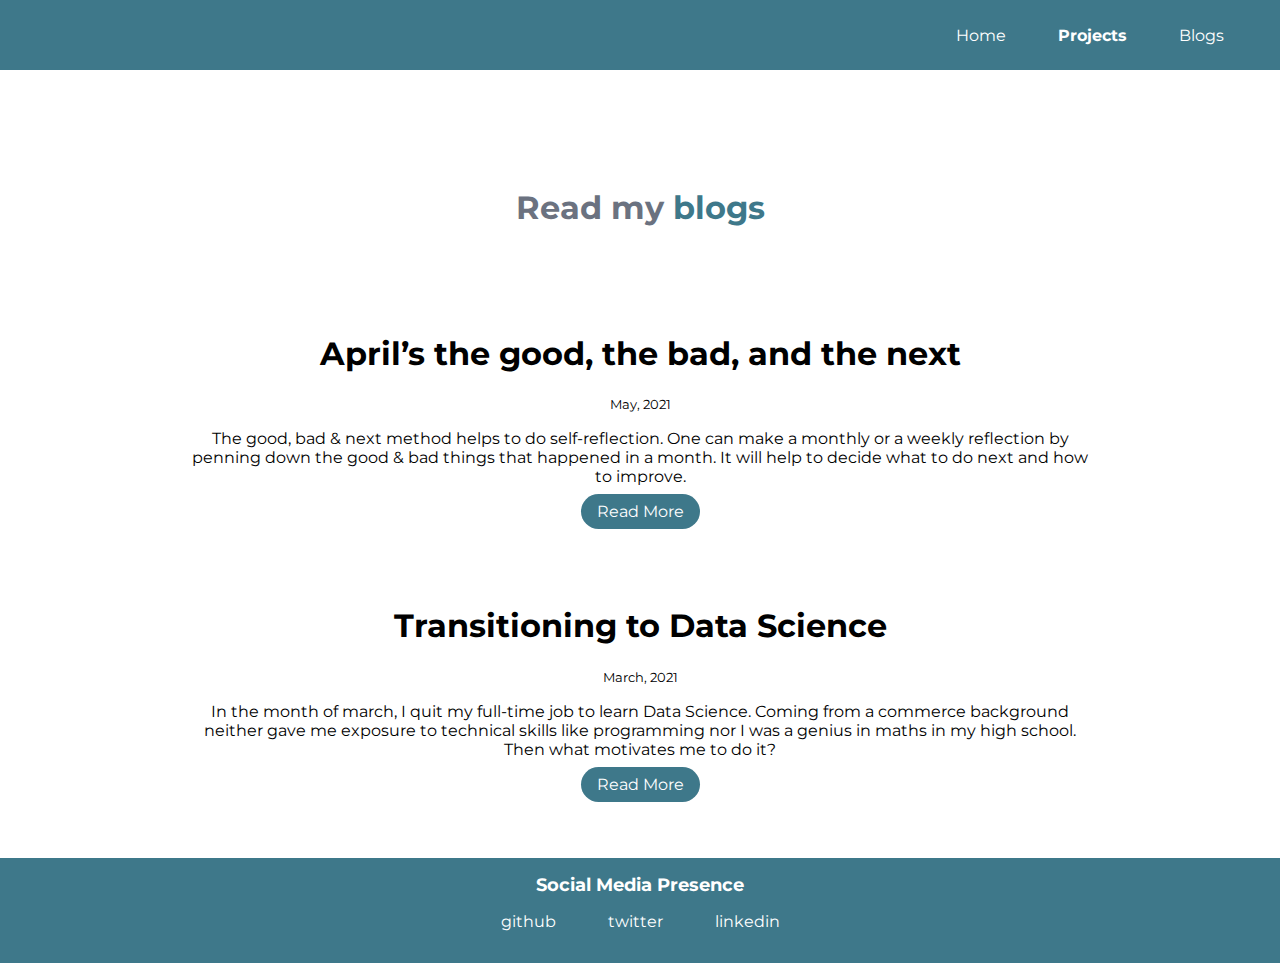
==== blogs.html @ 2bdd7d89 "Update blogs.html" ====
<!DOCTYPE html>
 <html lang="en">
 <head>
     <meta charset="UTF-8">
     <meta name="viewport" content="width=device-width, initial-scale=1.0">
     <link href="styles.css" rel="stylesheet" />
     <title>Blogs</title>


 </head>
 <body>

    <nav class="navigation container">
        <div class="nav-brand"></div>
        <ul class="list-non-bullet nav-pills">
            <li class="list-item-inline">
                <a class="link" href="/">Home</a>
            </li>
            <li class="list-item-inline">
                <a class="link link-active" href="/projects.html">Projects</a>
            </li>
            <li class="list-item-inline">
                <a class="link" href="/blogs.html">Blogs</a>
            </li>
        </ul>
    </nav>

    <header class="hero">
        <h1 class="hero-heading">Read my <span style="color: var(--primary-color)";>blogs</span></h1>
    </header>

    <ul class="list-non-bullet">

        <li>
                <div class="container container-center margin-md">
                    <h1>April’s the good, the bad, and the next</h1>
                    <small>May, 2021</small>
                    <p>The good, bad & next method helps to do self-reflection. One can make a monthly or a weekly reflection by penning down the good & bad things that happened in a month. It will help to decide what to do next and how to improve. </p>

                    <a class="link link-primary" href="https://vermasavita.medium.com/aprils-the-good-the-bad-and-the-next-337b4d96936a">Read More</a>
                
                </div>
            
        </li>

        <li>
                <div class="container container-center margin-md">
                    <h1>Transitioning to Data Science</h1>
                    <small>March, 2021</small>
                    <p>In the month of march, I quit my full-time job to learn Data Science. Coming from a commerce background neither gave me exposure to technical skills like programming nor I was a genius in maths in my high school. Then what motivates me to do it?</p>

                    <a class="link link-primary" href="https://savita-heartily-insane.medium.com/transitioning-to-data-science-d9f92ea0db56">Read More</a>
                    
                </div>
           

        </li>

    </ul>

    <footer class="footer">
        <div class="footer-header">Social Media Presence</div>
        <ul class="social-links list-non-bullet">
            <li class="list-item-inline">
                <a class="link" href="https://github.com/vermasavita">
                github
                </a>
            </li>
            <li class="list-item-inline">
                <a class="link" href="https://twitter.com/say_saver">
                twitter
                </a>
            </li>
            <li class="list-item-inline">
                <a class="link" href="https://www.linkedin.com/in/savita-verma-133782167">
                linkedin
                </a>
            </li>
        </ul>

    </footer>

 </body>
 </html>
---- styles.css ----
@import url("https://fonts.googleapis.com/css2?family=Montserrat:wght@400;700&display=swap");

:root {
    --primary-color: #3E788A/**#ff5e00**/;
    --off-white:#f3f4f6;
    --drak-gry: #6b7280;
}

body {
    font-family: 'Montserrat', sans-serif;
    margin: 0px auto;
    max-width: 100%;
    width: 100%;

}

hr {
    margin: 2rem 0rem;
}

/** spaces **/
.margin-md {
    margin: 2rem ;
}
.container {
    padding: 0rem 1rem;

}

.container-center {
    max-width: 900px;
    width: 100%;
    margin: auto;
    padding-top: 1rem;
    padding-bottom: 3rem;
    text-align: center;


}

/** Links **/
.link {
    box-sizing: border-box;
    text-decoration: none;
    padding: 0.5rem 1rem;
}

.link-primary {
    background-color: var(--primary-color);
    border-radius: 2rem;
    color: white;
    max-width: 140px;
    padding: 0.5rem 1rem;
}

.link-secondary {
    color: var(--primary-color);
    border-radius: 2rem;
    border: 1px solid var(--primary-color);
    max-width: 140px;
    margin: 1rem;
    padding: 0.5rem 1rem;
}

.list-non-bullet {
    list-style: none;
    padding-inline-start: 0px;
}

.list-item-inline {
    display: inline;
    padding: 0rem 0.5rem;

}

/** navigation **/
.navigation {
    background-color: var(--primary-color);
    color: white;
    padding: 1rem;
    border-bottom-left-radius: 0rem;
}

.navigation .nav-brand {
    font-weight: bold;
    
}

/**.navigation li {
    color: white;

}**/

.navigation .nav-pills {
    text-align: right;
    margin: 0.6rem 1rem;
}

.navigation .link {
    color: white;
}

.navigation .link-active {
    font-weight: bold;

}

/** header **/

.hero {
    padding: 2rem;
    padding-top: 5rem;
    text-align: center;
}

.hero .hero-img {
    max-width: 200px;
    display: block;
    margin: auto;

}

.hero .hero-heading {
    text-align: center;
    padding-top: 1rem;
    color: var(--drak-gry);
    text-align: center;

}


/** section **/

.section{
    padding: 2rem;
    padding-inline-start: 0px;
    margin: 2rem 0;
    border-radius: 1rem;
    text-align: center;
}


.section h1 {
    text-align: center; /**padding: 2rem;**/

}

.ow {
    background-color: var(--off-white);
}

/** footer **/

.footer {
    background-color: var(--primary-color);
    padding: 1rem 1rem;
    color: white;
    text-align: center;
    border-top-right-radius: 0rem;

}

.footer .link {
    color: white;
}

.footer .footer-header{
    font-weight: bold;
    font-size: large;
}

.footer ul{
    padding-inline-start: 0px;
}


/** projects **/

.showcase-list {
    /* padding: 2rem; */
    padding: 2rem;
    border-radius: 1rem;
    text-align: center;
    margin: 3rem auto;
  }
  .showcase-list h1 {
    margin: 0.5rem;
  }
  
  .showcase-list p {
    padding-bottom: 1rem;
  }
  
  /** blogs **/
  
  .showcase-blog {
    padding-bottom: 6rem;
  }
  
  @media (max-width: 900px) {
    body {
      max-width: 95%;
      width: 100%;
    }
  
    .list-item-inline {
      display: inline;
      padding: 0rem;
    }
  
    .container-center {
      width: auto;
    }
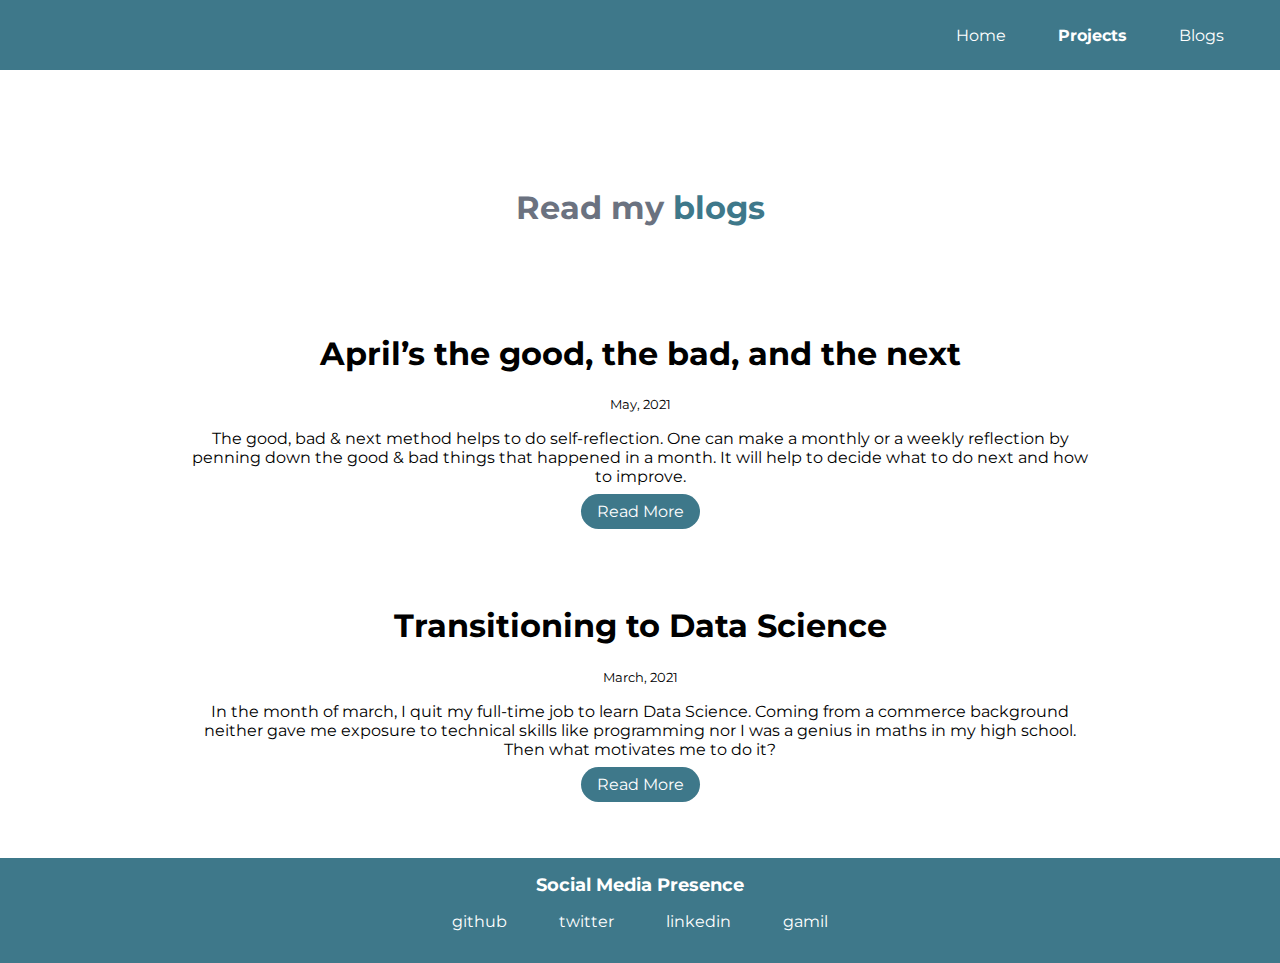
==== commit 620a3fc8: "docs:mad changes" ====
--- a/blogs.html
+++ b/blogs.html
@@ -76,6 +76,11 @@
                 linkedin
                 </a>
             </li>
+            <li class="list-item-inline">
+                <a class="link" href="mailto: svitaverma10@gmail.com">
+                gamil
+                </a>
+            </li>
         </ul>
 
     </footer>
--- a/styles.css
+++ b/styles.css
@@ -211,3 +211,4 @@
     .container-center {
       width: auto;
     }
+  }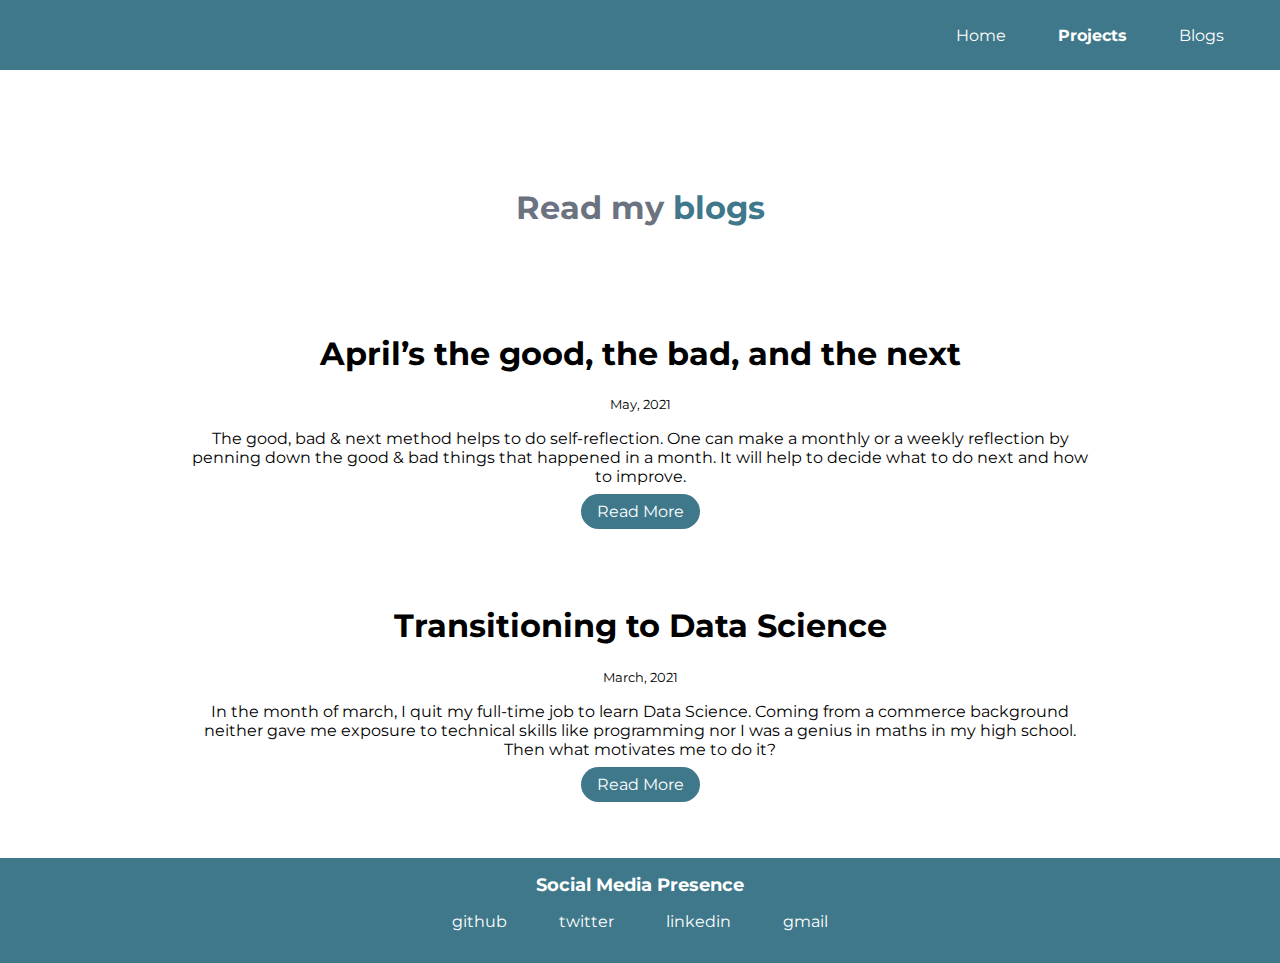
==== commit eb8a0e1e: "bug fix" ====
--- a/blogs.html
+++ b/blogs.html
@@ -78,7 +78,7 @@
             </li>
             <li class="list-item-inline">
                 <a class="link" href="mailto: svitaverma10@gmail.com">
-                gamil
+                    gmail
                 </a>
             </li>
         </ul>
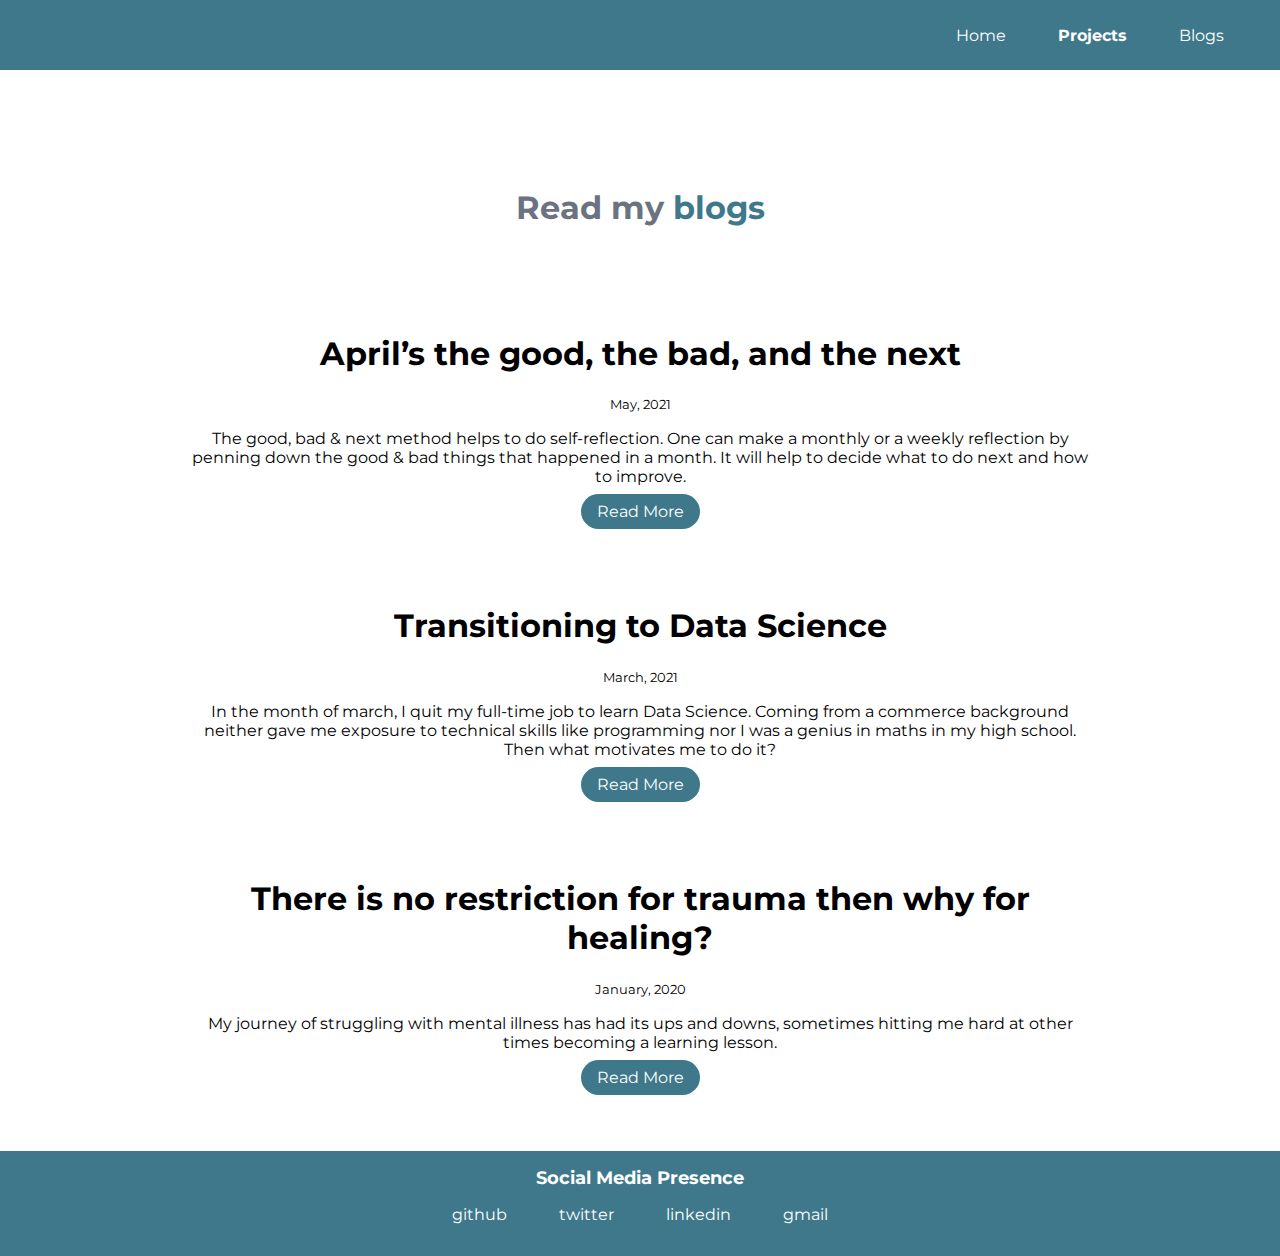
==== commit ab88180a: "docs: add blog" ====
--- a/blogs.html
+++ b/blogs.html
@@ -49,12 +49,24 @@
                     <small>March, 2021</small>
                     <p>In the month of march, I quit my full-time job to learn Data Science. Coming from a commerce background neither gave me exposure to technical skills like programming nor I was a genius in maths in my high school. Then what motivates me to do it?</p>
 
-                    <a class="link link-primary" href="https://savita-heartily-insane.medium.com/transitioning-to-data-science-d9f92ea0db56">Read More</a>
+                    <a class="link link-primary" href="https://vermasavita.medium.com/there-is-no-restriction-for-trauma-then-why-for-healing-1f57c7076476">Read More</a>
                     
                 </div>
            
 
         </li>
+
+        <li>
+            <div class="container container-center margin-md">
+                <h1>There is no restriction for trauma then why for healing?</h1>
+                <small>January, 2020</small>
+                <p>My journey of struggling with mental illness has had its ups and downs, sometimes hitting me hard at other times becoming a learning lesson.</p>
+                <a class="link link-primary" href="https://savita-heartily-insane.medium.com/transitioning-to-data-science-d9f92ea0db56">Read More</a>
+                
+            </div>
+       
+
+    </li>
 
     </ul>
 
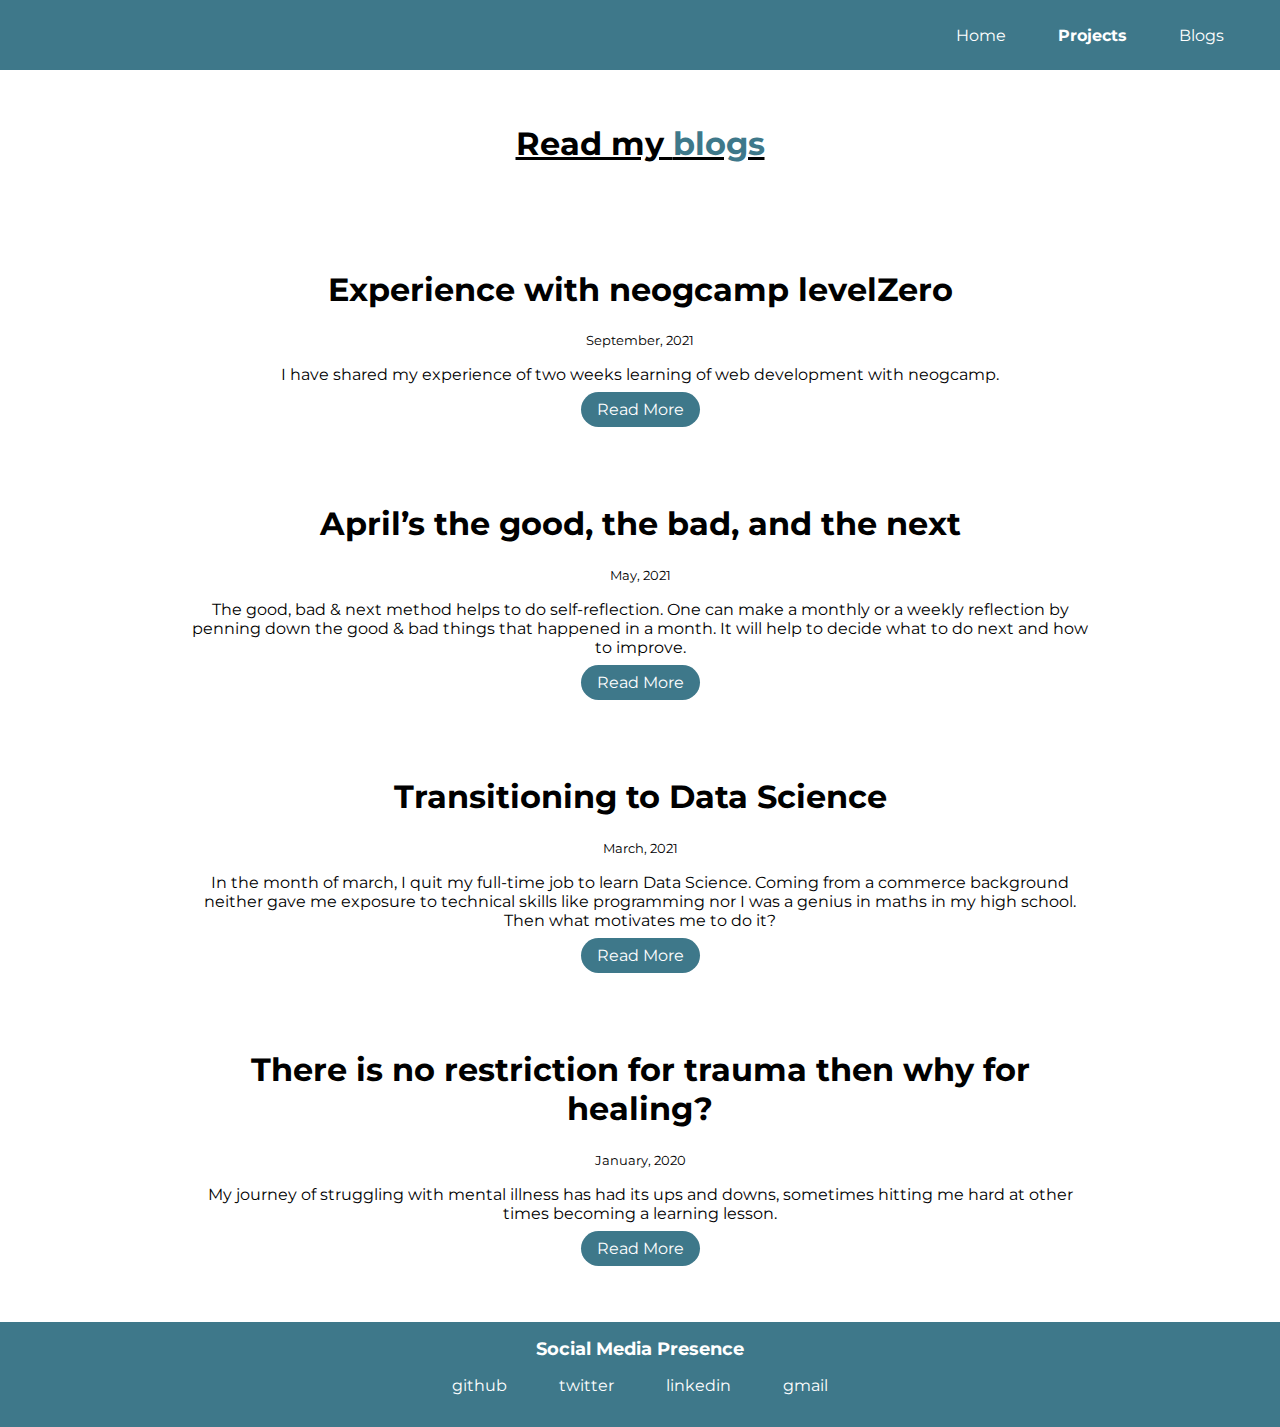
==== commit bc6fb835: "docs: add blog" ====
--- a/blogs.html
+++ b/blogs.html
@@ -1,5 +1,6 @@
  <!DOCTYPE html>
  <html lang="en">
+
  <head>
      <meta charset="UTF-8">
      <meta name="viewport" content="width=device-width, initial-scale=1.0">
@@ -8,94 +9,119 @@
 
 
  </head>
+
  <body>
 
-    <nav class="navigation container">
-        <div class="nav-brand"></div>
-        <ul class="list-non-bullet nav-pills">
-            <li class="list-item-inline">
-                <a class="link" href="/">Home</a>
-            </li>
-            <li class="list-item-inline">
-                <a class="link link-active" href="/projects.html">Projects</a>
-            </li>
-            <li class="list-item-inline">
-                <a class="link" href="/blogs.html">Blogs</a>
-            </li>
-        </ul>
-    </nav>
+     <nav class="navigation container">
+         <div class="nav-brand"></div>
+         <ul class="list-non-bullet nav-pills">
+             <li class="list-item-inline">
+                 <a class="link" href="/">Home</a>
+             </li>
+             <li class="list-item-inline">
+                 <a class="link link-active" href="/projects.html">Projects</a>
+             </li>
+             <li class="list-item-inline">
+                 <a class="link" href="/blogs.html">Blogs</a>
+             </li>
+         </ul>
+     </nav>
 
-    <header class="hero">
-        <h1 class="hero-heading">Read my <span style="color: var(--primary-color)";>blogs</span></h1>
-    </header>
+     <header class="hero">
+         <h1 class="hero-heading">Read my <span style="color: var(--primary-color)" ;>blogs</span></h1>
+     </header>
 
-    <ul class="list-non-bullet">
+     <ul class="list-non-bullet">
+         <li>
+         <div class="container container-center margin-md">
+             <h1>Experience with neogcamp levelZero</h1>
+             <small>September, 2021</small>
+             <p>I have shared my experience of two weeks learning of web development with neogcamp. </p>
 
-        <li>
-                <div class="container container-center margin-md">
-                    <h1>April’s the good, the bad, and the next</h1>
-                    <small>May, 2021</small>
-                    <p>The good, bad & next method helps to do self-reflection. One can make a monthly or a weekly reflection by penning down the good & bad things that happened in a month. It will help to decide what to do next and how to improve. </p>
+             <a class="link link-primary"
+                 href="https://vermasavita.medium.com/experience-with-neogcamp-levelzero-c6a42593e5ba">Read More</a>
 
-                    <a class="link link-primary" href="https://vermasavita.medium.com/aprils-the-good-the-bad-and-the-next-337b4d96936a">Read More</a>
-                
-                </div>
-            
-        </li>
+         </div>
 
-        <li>
-                <div class="container container-center margin-md">
-                    <h1>Transitioning to Data Science</h1>
-                    <small>March, 2021</small>
-                    <p>In the month of march, I quit my full-time job to learn Data Science. Coming from a commerce background neither gave me exposure to technical skills like programming nor I was a genius in maths in my high school. Then what motivates me to do it?</p>
+         </li>
 
-                    <a class="link link-primary" href="https://vermasavita.medium.com/there-is-no-restriction-for-trauma-then-why-for-healing-1f57c7076476">Read More</a>
-                    
-                </div>
-           
+         <li>
+             <div class="container container-center margin-md">
+                 <h1>April’s the good, the bad, and the next</h1>
+                 <small>May, 2021</small>
+                 <p>The good, bad & next method helps to do self-reflection. One can make a monthly or a weekly
+                     reflection by penning down the good & bad things that happened in a month. It will help to decide
+                     what to do next and how to improve. </p>
 
-        </li>
+                 <a class="link link-primary"
+                     href="https://vermasavita.medium.com/aprils-the-good-the-bad-and-the-next-337b4d96936a">Read
+                     More</a>
 
-        <li>
-            <div class="container container-center margin-md">
-                <h1>There is no restriction for trauma then why for healing?</h1>
-                <small>January, 2020</small>
-                <p>My journey of struggling with mental illness has had its ups and downs, sometimes hitting me hard at other times becoming a learning lesson.</p>
-                <a class="link link-primary" href="https://savita-heartily-insane.medium.com/transitioning-to-data-science-d9f92ea0db56">Read More</a>
-                
-            </div>
-       
+             </div>
 
-    </li>
+         </li>
 
-    </ul>
+         <li>
+             <div class="container container-center margin-md">
+                 <h1>Transitioning to Data Science</h1>
+                 <small>March, 2021</small>
+                 <p>In the month of march, I quit my full-time job to learn Data Science. Coming from a commerce
+                     background neither gave me exposure to technical skills like programming nor I was a genius in
+                     maths in my high school. Then what motivates me to do it?</p>
 
-    <footer class="footer">
-        <div class="footer-header">Social Media Presence</div>
-        <ul class="social-links list-non-bullet">
-            <li class="list-item-inline">
-                <a class="link" href="https://github.com/vermasavita">
-                github
-                </a>
-            </li>
-            <li class="list-item-inline">
-                <a class="link" href="https://twitter.com/say_saver">
-                twitter
-                </a>
-            </li>
-            <li class="list-item-inline">
-                <a class="link" href="https://www.linkedin.com/in/savita-verma-133782167">
-                linkedin
-                </a>
-            </li>
-            <li class="list-item-inline">
-                <a class="link" href="mailto: svitaverma10@gmail.com">
-                    gmail
-                </a>
-            </li>
-        </ul>
+                 <a class="link link-primary"
+                     href="https://vermasavita.medium.com/there-is-no-restriction-for-trauma-then-why-for-healing-1f57c7076476">Read
+                     More</a>
 
-    </footer>
+             </div>
+
+
+         </li>
+
+         <li>
+             <div class="container container-center margin-md">
+                 <h1>There is no restriction for trauma then why for healing?</h1>
+                 <small>January, 2020</small>
+                 <p>My journey of struggling with mental illness has had its ups and downs, sometimes hitting me hard at
+                     other times becoming a learning lesson.</p>
+                 <a class="link link-primary"
+                     href="https://savita-heartily-insane.medium.com/transitioning-to-data-science-d9f92ea0db56">Read
+                     More</a>
+
+             </div>
+
+
+         </li>
+
+     </ul>
+
+     <footer class="footer">
+         <div class="footer-header">Social Media Presence</div>
+         <ul class="social-links list-non-bullet">
+             <li class="list-item-inline">
+                 <a class="link" href="https://github.com/vermasavita">
+                     github
+                 </a>
+             </li>
+             <li class="list-item-inline">
+                 <a class="link" href="https://twitter.com/say_saver">
+                     twitter
+                 </a>
+             </li>
+             <li class="list-item-inline">
+                 <a class="link" href="https://www.linkedin.com/in/savita-verma-133782167">
+                     linkedin
+                 </a>
+             </li>
+             <li class="list-item-inline">
+                 <a class="link" href="mailto: svitaverma10@gmail.com">
+                     gmail
+                 </a>
+             </li>
+         </ul>
+
+     </footer>
 
  </body>
+
  </html>--- a/styles.css
+++ b/styles.css
@@ -114,20 +114,27 @@
 }
 
 .hero .hero-img {
-    max-width: 200px;
+    max-width: 100px;
     display: block;
     margin: auto;
-
-}
-
-.hero .hero-heading {
+    
+
+}
+
+.hero{
     text-align: center;
     padding-top: 1rem;
     color: var(--drak-gry);
-    text-align: center;
-
-}
-
+    
+
+}
+.hero-heading {
+    text-align: center;
+    padding-top: 1rem;
+    text-decoration-line:underline;
+    word-wrap: normal;
+    color: black;
+}
 
 /** section **/
 
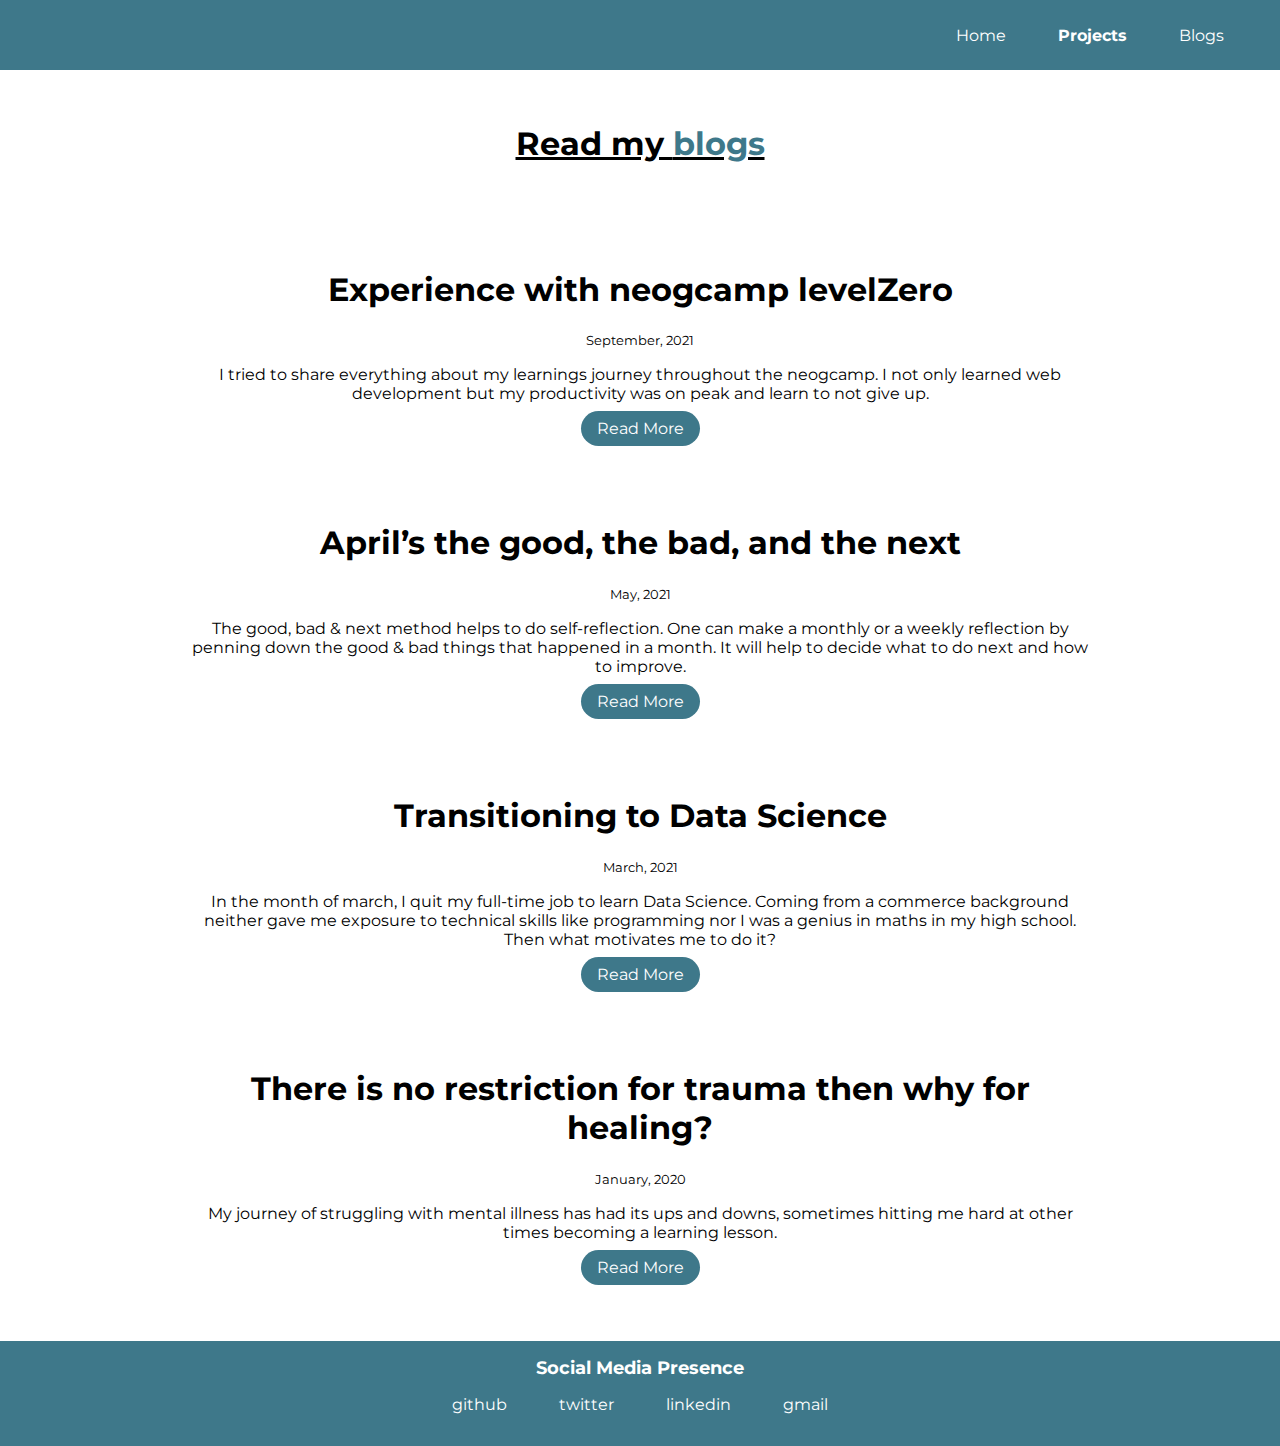
==== commit 115e36af: "docs: correction" ====
--- a/blogs.html
+++ b/blogs.html
@@ -36,7 +36,7 @@
          <div class="container container-center margin-md">
              <h1>Experience with neogcamp levelZero</h1>
              <small>September, 2021</small>
-             <p>I have shared my experience of two weeks learning of web development with neogcamp. </p>
+             <p>I tried to share everything about my learnings journey throughout the neogcamp. I not only learned web development but my productivity was on peak and learn to not give up. </p>
 
              <a class="link link-primary"
                  href="https://vermasavita.medium.com/experience-with-neogcamp-levelzero-c6a42593e5ba">Read More</a>
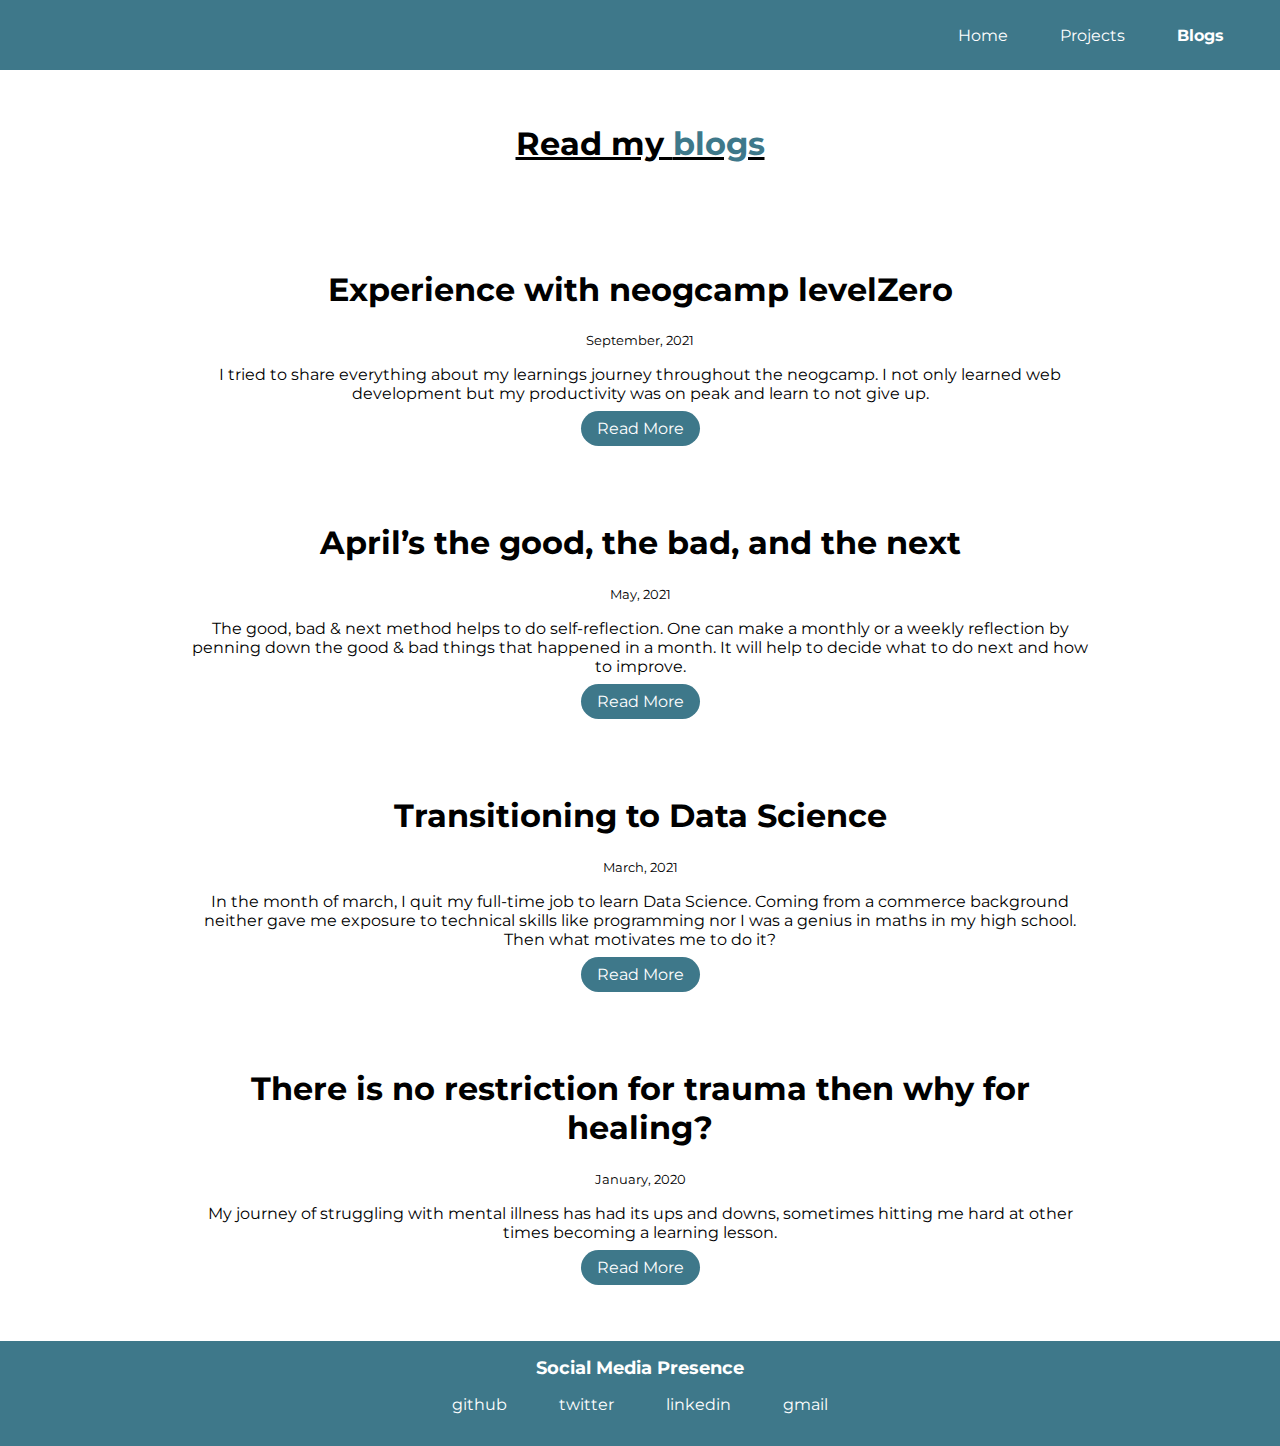
==== commit 1f4ba93a: "refactor: made change" ====
--- a/blogs.html
+++ b/blogs.html
@@ -19,10 +19,10 @@
                  <a class="link" href="/">Home</a>
              </li>
              <li class="list-item-inline">
-                 <a class="link link-active" href="/projects.html">Projects</a>
+                 <a class="link" href="/projects.html">Projects</a>
              </li>
              <li class="list-item-inline">
-                 <a class="link" href="/blogs.html">Blogs</a>
+                 <a class="link link-active" href="/blogs.html">Blogs</a>
              </li>
          </ul>
      </nav>
@@ -70,7 +70,7 @@
                      maths in my high school. Then what motivates me to do it?</p>
 
                  <a class="link link-primary"
-                     href="https://vermasavita.medium.com/there-is-no-restriction-for-trauma-then-why-for-healing-1f57c7076476">Read
+                     href="https://vermasavita.medium.com/transitioning-to-data-science-d9f92ea0db56">Read
                      More</a>
 
              </div>
@@ -85,7 +85,7 @@
                  <p>My journey of struggling with mental illness has had its ups and downs, sometimes hitting me hard at
                      other times becoming a learning lesson.</p>
                  <a class="link link-primary"
-                     href="https://savita-heartily-insane.medium.com/transitioning-to-data-science-d9f92ea0db56">Read
+                     href="https://vermasavita.medium.com/there-is-no-restriction-for-trauma-then-why-for-healing-1f57c7076476">Read
                      More</a>
 
              </div>
